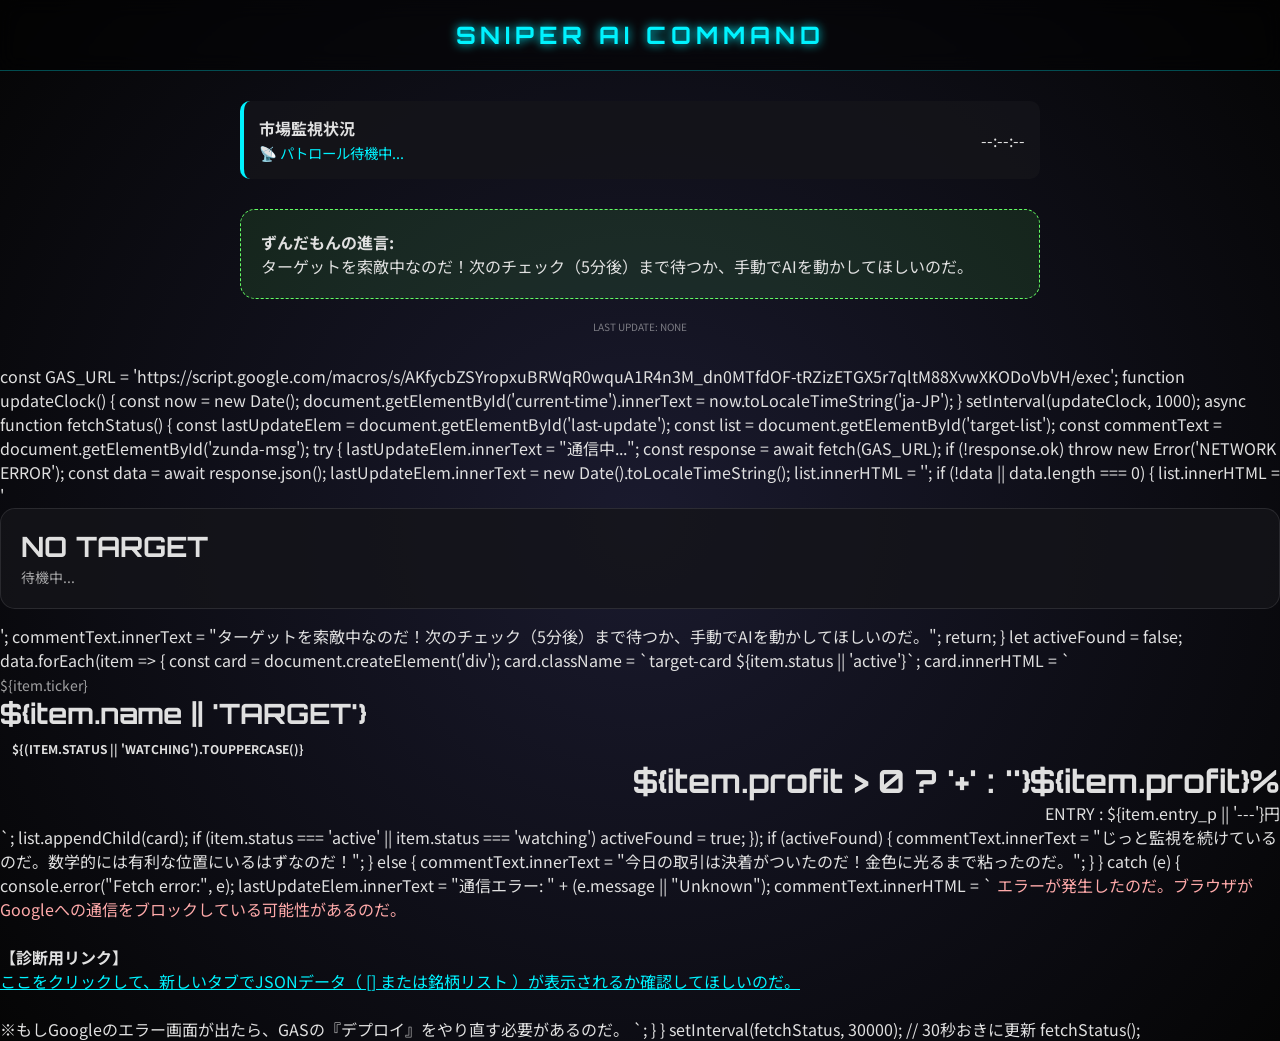
==== index.html @ fb7a3efb "Final: Connect dashboard to verified GAS URL and finish setup" ====
<!DOCTYPE html>
<html lang="ja">
<head>
    <meta charset="UTF-8">
    <meta name="viewport" content="width=device-width, initial-scale=1.0">
    <title>SNIPER AI | 株式スキャニング司令部</title>
    <link href="https://fonts.googleapis.com/css2?family=Orbitron:wght@400;700&family=Noto+Sans+JP:wght@300;700&display=swap" rel="stylesheet">
    <style>
        :root {
            --bg-color: #050505;
            --card-bg: rgba(20, 20, 25, 0.8);
            --gold: #FFD700;
            --purple: #9400D3;
            --neon-blue: #00f3ff;
            --text-color: #e0e0e0;
        }

        body {
            background-color: var(--bg-color);
            color: var(--text-color);
            font-family: 'Noto Sans JP', sans-serif;
            margin: 0;
            overflow-x: hidden;
            background-image: radial-gradient(circle at 50% 50%, #1a1a2e 0%, #050505 100%);
            min-height: 100vh;
        }

        header {
            padding: 20px;
            text-align: center;
            border-bottom: 1px solid rgba(0, 243, 255, 0.3);
            background: rgba(0, 0, 0, 0.5);
            backdrop-filter: blur(10px);
            position: sticky;
            top: 0;
            z-index: 100;
        }

        .logo {
            font-family: 'Orbitron', sans-serif;
            font-size: 24px;
            letter-spacing: 5px;
            color: var(--neon-blue);
            text-shadow: 0 0 10px var(--neon-blue);
            margin: 0;
        }

        .container {
            max-width: 800px;
            margin: 20px auto;
            padding: 10px;
        }

        .status-bar {
            background: var(--card-bg);
            padding: 15px;
            border-radius: 10px;
            margin-bottom: 20px;
            border-left: 4px solid var(--neon-blue);
            display: flex;
            justify-content: space-between;
            align-items: center;
        }

        #market-status {
            font-size: 0.9em;
            color: var(--neon-blue);
        }

        .target-card {
            background: var(--card-bg);
            border-radius: 15px;
            padding: 20px;
            margin-bottom: 15px;
            border: 1px solid rgba(255, 255, 255, 0.1);
            transition: all 0.5s ease;
            position: relative;
            overflow: hidden;
            display: flex;
            justify-content: space-between;
            align-items: center;
        }

        .target-card.gold {
            border: 2px solid var(--gold);
            background: linear-gradient(135deg, rgba(255, 215, 0, 0.2), var(--card-bg));
            box-shadow: 0 0 20px rgba(255, 215, 0, 0.3);
        }

        .target-card.purple {
            border: 2px solid var(--purple);
            background: linear-gradient(135deg, rgba(148, 0, 211, 0.2), var(--card-bg));
            box-shadow: 0 0 20px rgba(148, 0, 211, 0.3);
        }

        .ticker-info h2 {
            margin: 0;
            font-size: 28px;
            font-family: 'Orbitron', sans-serif;
        }

        .ticker-info span {
            font-size: 14px;
            opacity: 0.7;
        }

        .profit-display {
            text-align: right;
        }

        .profit-pct {
            font-size: 32px;
            font-weight: bold;
            font-family: 'Orbitron', sans-serif;
        }

        .status-label {
            display: inline-block;
            padding: 4px 12px;
            border-radius: 20px;
            font-size: 12px;
            font-weight: bold;
            margin-top: 5px;
            text-transform: uppercase;
        }

        .gold .status-label { background: var(--gold); color: black; }
        .purple .status-label { background: var(--purple); color: white; }
        .active .status-label { background: var(--neon-blue); color: black; }

        .zundamon-comment {
            margin-top: 30px;
            padding: 20px;
            background: rgba(100, 255, 100, 0.1);
            border-radius: 15px;
            display: flex;
            align-items: center;
            border: 1px dashed #64ff64;
        }

        #refresh-timer {
            font-size: 10px;
            opacity: 0.5;
            text-align: center;
            margin-top: 20px;
        }
    </style>
</head>
<body>

<header>
    <h1 class="logo">SNIPER AI COMMAND</h1>
</header>

<div class="container">
    <div class="status-bar">
        <div>
            <strong>市場監視状況</strong><br>
            <span id="market-status">📡 パトロール待機中...</span>
        </div>
        <div style="text-align: right;">
            <span id="current-time">--:--:--</span>
        </div>
    </div>

    <div id="target-list">
        <!-- ターゲット情報が動的に追加される -->
    </div>

    <div class="zundamon-comment">
        <div>
            <strong>ずんだもんの進言:</strong><br>
            <span id="zunda-msg">ターゲットを索敵中なのだ！次のチェック（5分後）まで待つか、手動でAIを動かしてほしいのだ。</span>
        </div>
    </div>

    <div id="refresh-timer">LAST UPDATE: <span id="last-update">NONE</span></div>
</div>

    const GAS_URL = 'https://script.google.com/macros/s/AKfycbZSYropxuBRWqR0wquA1R4n3M_dn0MTfdOF-tRZizETGX5r7qltM88XvwXKODoVbVH/exec';


    function updateClock() {
        const now = new Date();
        document.getElementById('current-time').innerText = now.toLocaleTimeString('ja-JP');
    }
    setInterval(updateClock, 1000);

    async function fetchStatus() {
        const lastUpdateElem = document.getElementById('last-update');
        const list = document.getElementById('target-list');
        const commentText = document.getElementById('zunda-msg');

        try {
            lastUpdateElem.innerText = "通信中...";
            const response = await fetch(GAS_URL);
            if (!response.ok) throw new Error('NETWORK ERROR');
            
            const data = await response.json();
            lastUpdateElem.innerText = new Date().toLocaleTimeString();
            list.innerHTML = ''; 

            if (!data || data.length === 0) {
                list.innerHTML = '<div class="target-card active"><div class="ticker-info"><h2>NO TARGET</h2><span>待機中...</span></div></div>';
                commentText.innerText = "ターゲットを索敵中なのだ！次のチェック（5分後）まで待つか、手動でAIを動かしてほしいのだ。";
                return;
            }

            let activeFound = false;
            data.forEach(item => {
                const card = document.createElement('div');
                card.className = `target-card ${item.status || 'active'}`;
                card.innerHTML = `
                    <div class="ticker-info">
                        <span>${item.ticker}</span>
                        <h2>${item.name || 'TARGET'}</h2>
                        <div class="status-label">${(item.status || 'watching').toUpperCase()}</div>
                    </div>
                    <div class="profit-display">
                        <div class="profit-pct">${item.profit > 0 ? '+' : ''}${item.profit}%</div>
                        <span>ENTRY : ${item.entry_p || '---'}円</span>
                    </div>
                `;
                list.appendChild(card);
                if (item.status === 'active' || item.status === 'watching') activeFound = true;
            });

            if (activeFound) {
                commentText.innerText = "じっと監視を続けているのだ。数学的には有利な位置にいるはずなのだ！";
            } else {
                commentText.innerText = "今日の取引は決着がついたのだ！金色に光るまで粘ったのだ。";
            }
        } catch (e) {
            console.error("Fetch error:", e);
            lastUpdateElem.innerText = "通信エラー: " + (e.message || "Unknown");
            commentText.innerHTML = `
                <span style="color: #ffaaaa;">エラーが発生したのだ。ブラウザがGoogleへの通信をブロックしている可能性があるのだ。</span><br><br>
                <strong>【診断用リンク】</strong><br>
                <a href="${GAS_URL}" target="_blank" style="color: var(--neon-blue); text-decoration: underline;">ここをクリックして、新しいタブでJSONデータ（ [] または銘柄リスト ）が表示されるか確認してほしいのだ。</a><br><br>
                ※もしGoogleのエラー画面が出たら、GASの『デプロイ』をやり直す必要があるのだ。
            `;
        }

    }

    setInterval(fetchStatus, 30000); // 30秒おきに更新
    fetchStatus();
</script>

</body>
</html>
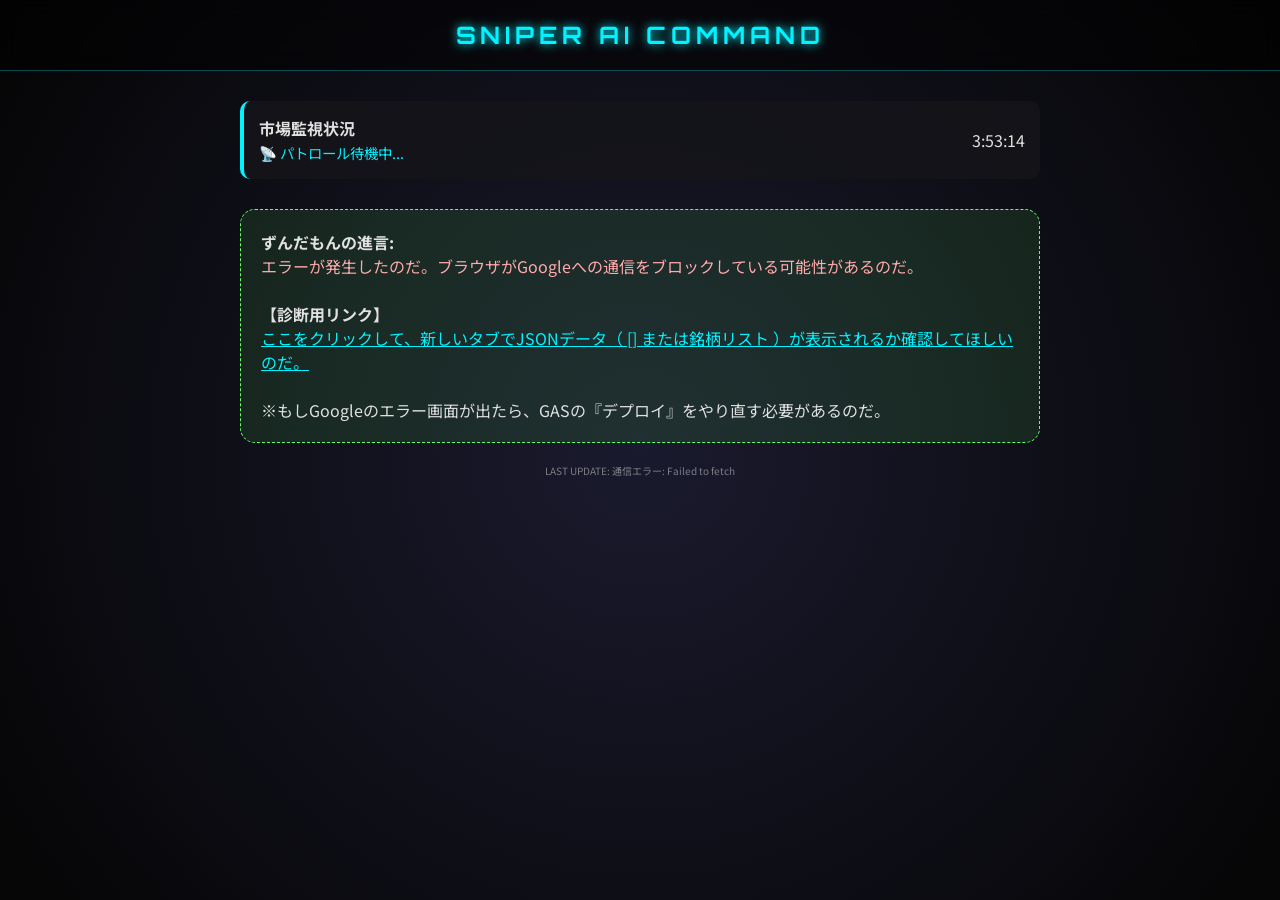
==== commit b4bbaaa6: "Fix: Add missing <script> tag to index.html" ====
--- a/index.html
+++ b/index.html
@@ -177,6 +177,7 @@
     <div id="refresh-timer">LAST UPDATE: <span id="last-update">NONE</span></div>
 </div>
 
+<script>
     const GAS_URL = 'https://script.google.com/macros/s/AKfycbZSYropxuBRWqR0wquA1R4n3M_dn0MTfdOF-tRZizETGX5r7qltM88XvwXKODoVbVH/exec';
 
 
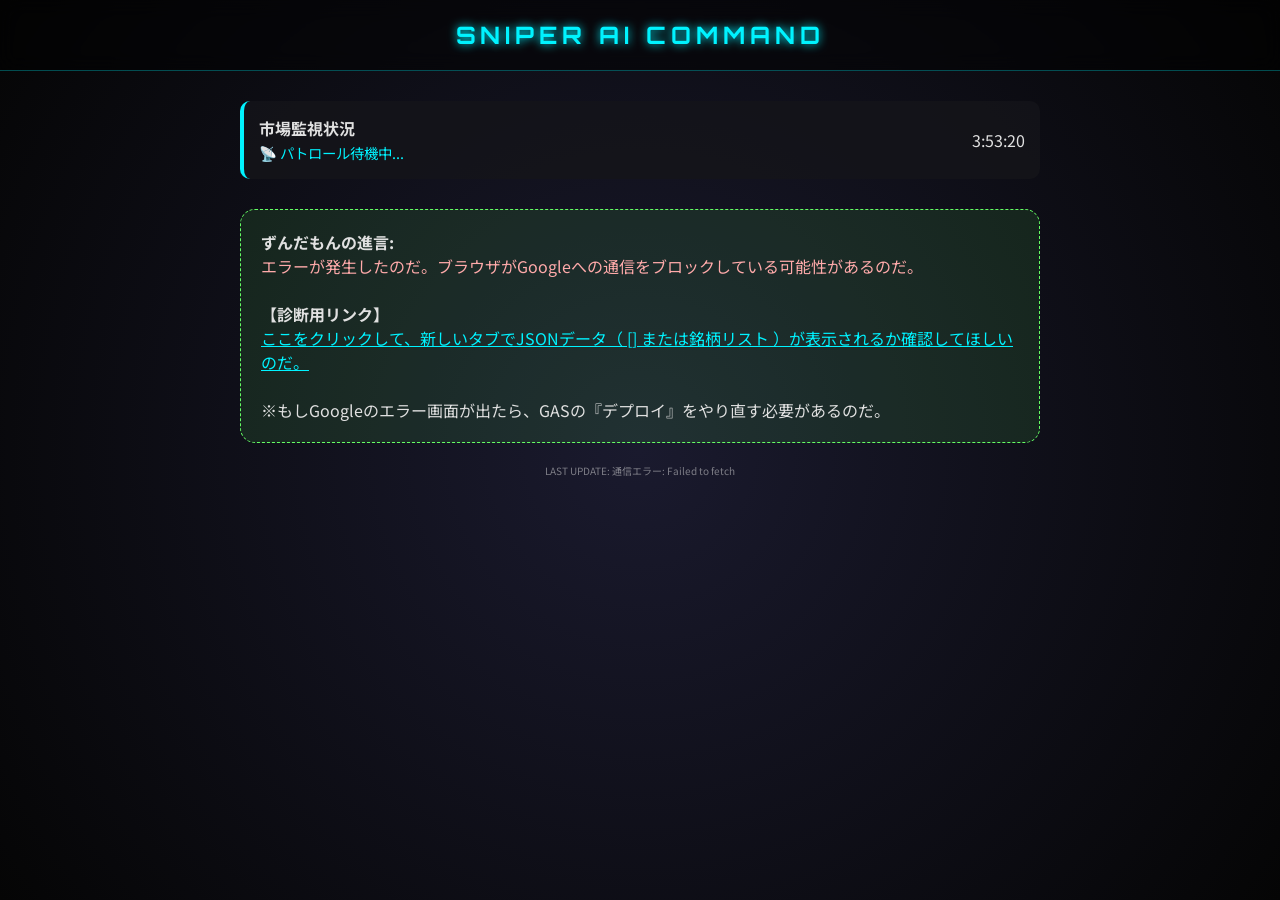
==== commit a4849abc: "Fix: Revert to correct active Web App URL (zoeD...) from Deployment ID" ====
--- a/index.html
+++ b/index.html
@@ -178,7 +178,7 @@
 </div>
 
 <script>
-    const GAS_URL = 'https://script.google.com/macros/s/AKfycbZSYropxuBRWqR0wquA1R4n3M_dn0MTfdOF-tRZizETGX5r7qltM88XvwXKODoVbVH/exec';
+    const GAS_URL = 'https://script.google.com/macros/s/AKfycbzoeDvfmwVgB_XAXTEzD1CXwAOUd5mMUPz-_zzz2r9eVi2IN-APBVfbihEp2W2T394I/exec';
 
 
     function updateClock() {
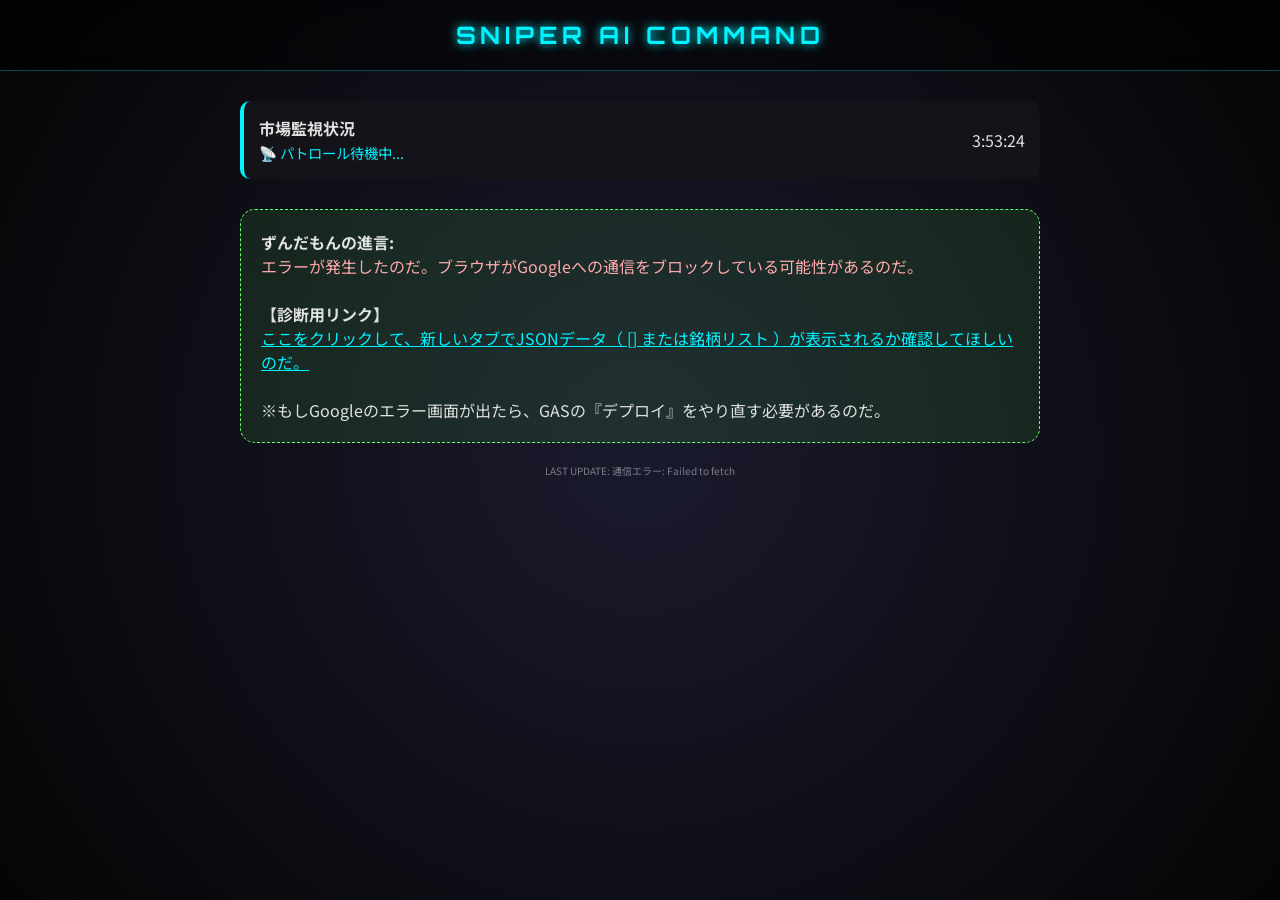
==== commit 8cce976d: "Final: Connect dashboard to latest working GAS URL" ====
--- a/index.html
+++ b/index.html
@@ -178,7 +178,7 @@
 </div>
 
 <script>
-    const GAS_URL = 'https://script.google.com/macros/s/AKfycbzoeDvfmwVgB_XAXTEzD1CXwAOUd5mMUPz-_zzz2r9eVi2IN-APBVfbihEp2W2T394I/exec';
+    const GAS_URL = 'https://script.google.com/macros/s/AKfycbzfv_JZLOO97QrHEcDljaizbLD8hCE-EAyv8qgqWqBrLSia2a3at4RFqc16e31wbgvY/exec';
 
 
     function updateClock() {
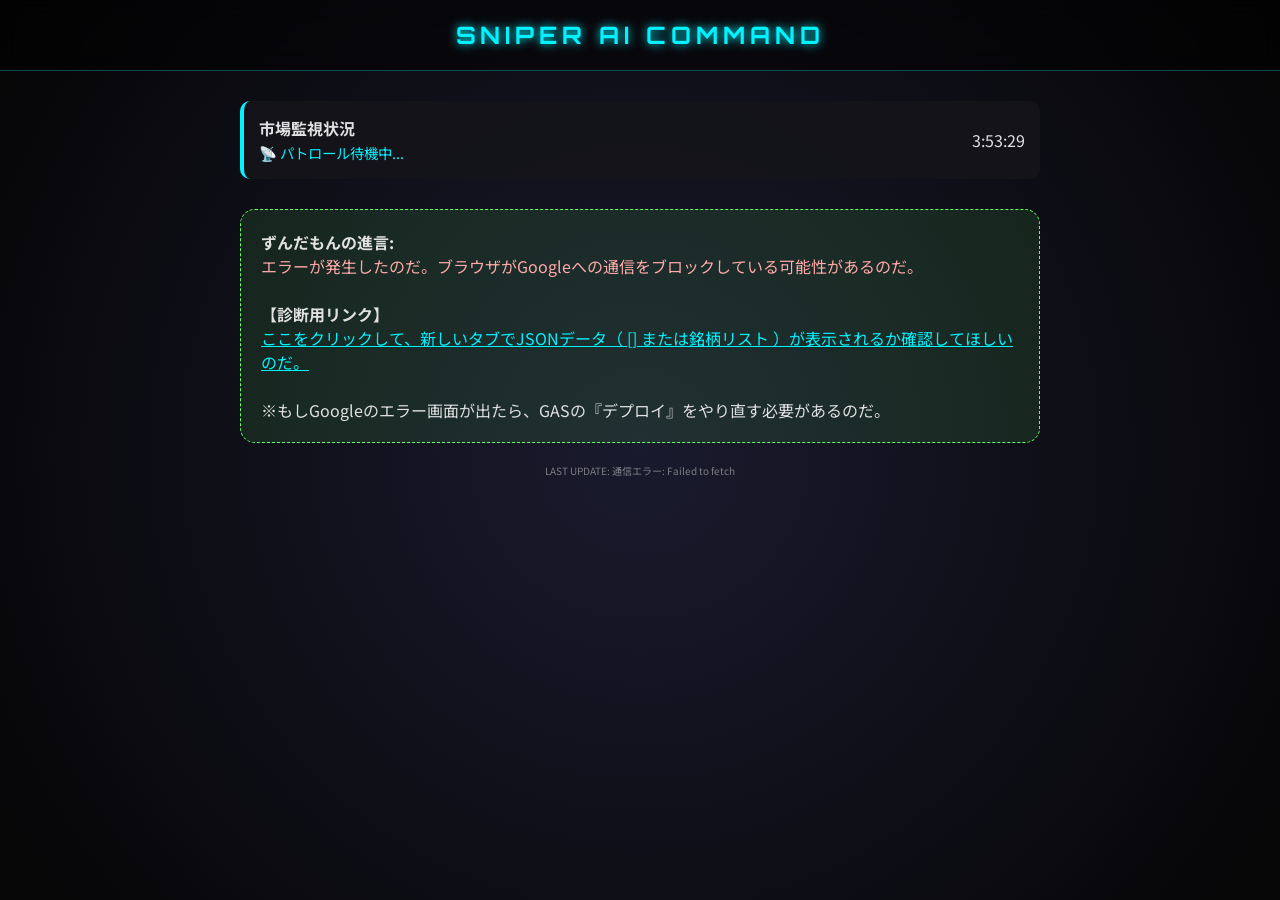
==== commit 3e138c83: "Refactor: Update dashboard UI to support status codes and simplified display" ====
--- a/index.html
+++ b/index.html
@@ -202,7 +202,13 @@
             list.innerHTML = ''; 
 
             if (!data || data.length === 0) {
-                list.innerHTML = '<div class="target-card active"><div class="ticker-info"><h2>NO TARGET</h2><span>待機中...</span></div></div>';
+                list.innerHTML = `
+                    <div class="target-card">
+                        <div class="ticker">NO TARGET</div>
+                        <div class="name">待機中...</div>
+                         <div class="profit">--%</div>
+                    </div>
+                `;
                 commentText.innerText = "ターゲットを索敵中なのだ！次のチェック（5分後）まで待つか、手動でAIを動かしてほしいのだ。";
                 return;
             }
@@ -210,20 +216,34 @@
             let activeFound = false;
             data.forEach(item => {
                 const card = document.createElement('div');
-                card.className = `target-card ${item.status || 'active'}`;
+                
+                // --- 🎨 【新設計】ステータスコードによる色分け ---
+                let statusClass = 'active'; // デフォルト(0)
+                let statusLabel = 'WATCHING';
+                
+                if (item.status == 1 || item.status == 'gold') {
+                    statusClass = 'gold';
+                    statusLabel = 'PROFIT TARGET';
+                } else if (item.status == 2 || item.status == 'purple') {
+                    statusClass = 'purple';
+                    statusLabel = 'STOP LOSS';
+                }
+                
+                card.className = `target-card ${statusClass}`;
+                
+                // 損益の単純化（小数第2位、必ず + or - をつける）
+                const displayProfit = (item.profit > 0 ? '+' : '') + parseFloat(item.profit).toFixed(2);
+                
                 card.innerHTML = `
-                    <div class="ticker-info">
-                        <span>${item.ticker}</span>
-                        <h2>${item.name || 'TARGET'}</h2>
-                        <div class="status-label">${(item.status || 'watching').toUpperCase()}</div>
-                    </div>
-                    <div class="profit-display">
-                        <div class="profit-pct">${item.profit > 0 ? '+' : ''}${item.profit}%</div>
-                        <span>ENTRY : ${item.entry_p || '---'}円</span>
-                    </div>
+                    <div class="ticker">${item.ticker}</div>
+                    <div class="name">${item.name || 'TARGET'}</div>
+                    <div class="status-badge">${statusLabel}</div>
+                    <div class="profit">${displayProfit}%</div>
+                    <div class="entry-price">ENTRY : ${item.entry_p || '---'}円</div>
                 `;
                 list.appendChild(card);
-                if (item.status === 'active' || item.status === 'watching') activeFound = true;
+                
+                if (statusClass === 'active') activeFound = true;
             });
 
             if (activeFound) {
@@ -231,6 +251,7 @@
             } else {
                 commentText.innerText = "今日の取引は決着がついたのだ！金色に光るまで粘ったのだ。";
             }
+
         } catch (e) {
             console.error("Fetch error:", e);
             lastUpdateElem.innerText = "通信エラー: " + (e.message || "Unknown");
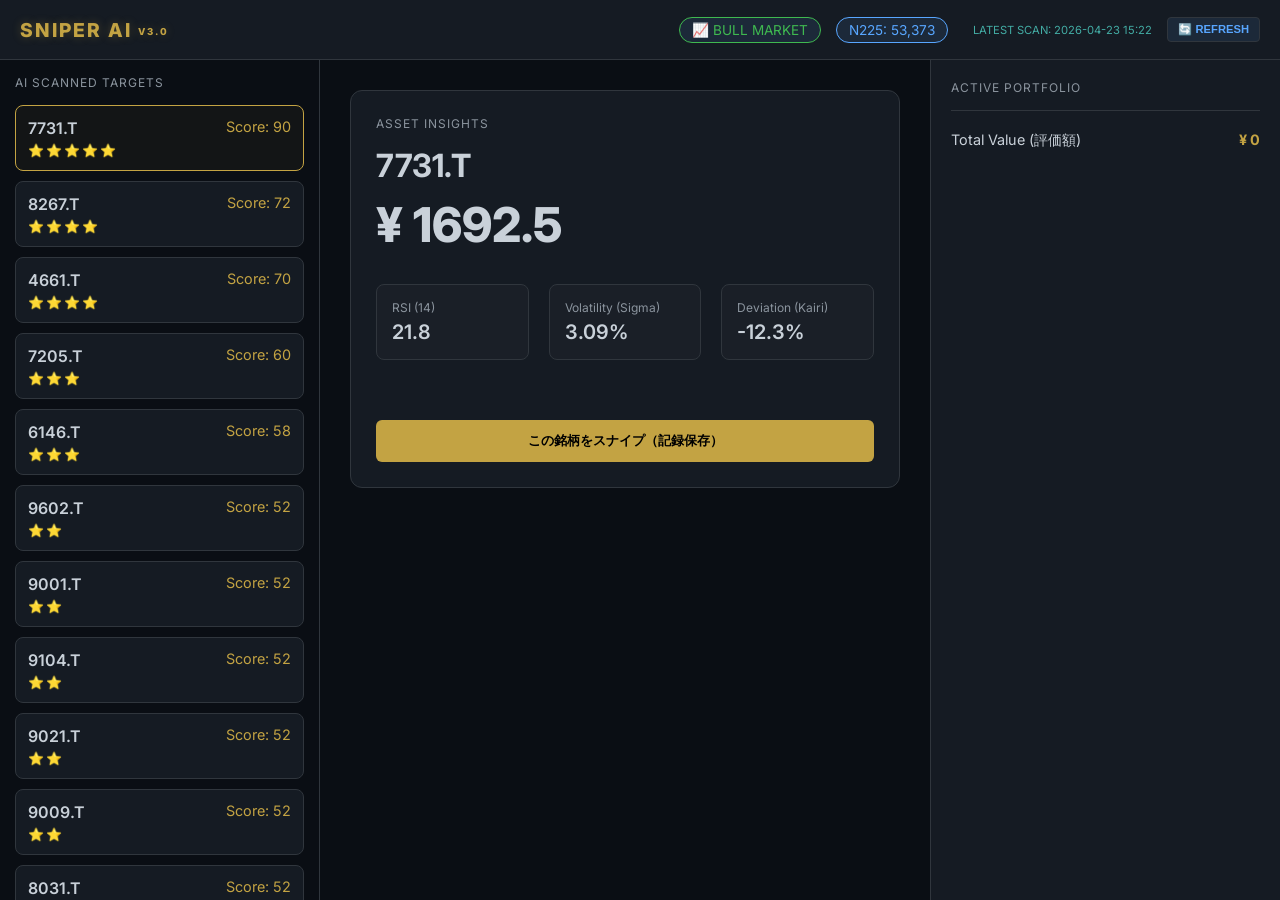
==== commit 3342c664: "V3.1: ウォークフォワード学習 & 短期ショック検知センサーを追加" ====
--- a/index.html
+++ b/index.html
@@ -1,273 +1,255 @@
 <!DOCTYPE html>
 <html lang="ja">
+
 <head>
     <meta charset="UTF-8">
     <meta name="viewport" content="width=device-width, initial-scale=1.0">
-    <title>SNIPER AI | 株式スキャニング司令部</title>
-    <link href="https://fonts.googleapis.com/css2?family=Orbitron:wght@400;700&family=Noto+Sans+JP:wght@300;700&display=swap" rel="stylesheet">
-    <style>
-        :root {
-            --bg-color: #050505;
-            --card-bg: rgba(20, 20, 25, 0.8);
-            --gold: #FFD700;
-            --purple: #9400D3;
-            --neon-blue: #00f3ff;
-            --text-color: #e0e0e0;
-        }
-
-        body {
-            background-color: var(--bg-color);
-            color: var(--text-color);
-            font-family: 'Noto Sans JP', sans-serif;
-            margin: 0;
-            overflow-x: hidden;
-            background-image: radial-gradient(circle at 50% 50%, #1a1a2e 0%, #050505 100%);
-            min-height: 100vh;
-        }
-
-        header {
-            padding: 20px;
-            text-align: center;
-            border-bottom: 1px solid rgba(0, 243, 255, 0.3);
-            background: rgba(0, 0, 0, 0.5);
-            backdrop-filter: blur(10px);
-            position: sticky;
-            top: 0;
-            z-index: 100;
-        }
-
-        .logo {
-            font-family: 'Orbitron', sans-serif;
-            font-size: 24px;
-            letter-spacing: 5px;
-            color: var(--neon-blue);
-            text-shadow: 0 0 10px var(--neon-blue);
-            margin: 0;
-        }
-
-        .container {
-            max-width: 800px;
-            margin: 20px auto;
-            padding: 10px;
-        }
-
-        .status-bar {
-            background: var(--card-bg);
-            padding: 15px;
-            border-radius: 10px;
-            margin-bottom: 20px;
-            border-left: 4px solid var(--neon-blue);
-            display: flex;
-            justify-content: space-between;
-            align-items: center;
-        }
-
-        #market-status {
-            font-size: 0.9em;
-            color: var(--neon-blue);
-        }
-
-        .target-card {
-            background: var(--card-bg);
-            border-radius: 15px;
-            padding: 20px;
-            margin-bottom: 15px;
-            border: 1px solid rgba(255, 255, 255, 0.1);
-            transition: all 0.5s ease;
-            position: relative;
-            overflow: hidden;
-            display: flex;
-            justify-content: space-between;
-            align-items: center;
-        }
-
-        .target-card.gold {
-            border: 2px solid var(--gold);
-            background: linear-gradient(135deg, rgba(255, 215, 0, 0.2), var(--card-bg));
-            box-shadow: 0 0 20px rgba(255, 215, 0, 0.3);
-        }
-
-        .target-card.purple {
-            border: 2px solid var(--purple);
-            background: linear-gradient(135deg, rgba(148, 0, 211, 0.2), var(--card-bg));
-            box-shadow: 0 0 20px rgba(148, 0, 211, 0.3);
-        }
-
-        .ticker-info h2 {
-            margin: 0;
-            font-size: 28px;
-            font-family: 'Orbitron', sans-serif;
-        }
-
-        .ticker-info span {
-            font-size: 14px;
-            opacity: 0.7;
-        }
-
-        .profit-display {
-            text-align: right;
-        }
-
-        .profit-pct {
-            font-size: 32px;
-            font-weight: bold;
-            font-family: 'Orbitron', sans-serif;
-        }
-
-        .status-label {
-            display: inline-block;
-            padding: 4px 12px;
-            border-radius: 20px;
-            font-size: 12px;
-            font-weight: bold;
-            margin-top: 5px;
-            text-transform: uppercase;
-        }
-
-        .gold .status-label { background: var(--gold); color: black; }
-        .purple .status-label { background: var(--purple); color: white; }
-        .active .status-label { background: var(--neon-blue); color: black; }
-
-        .zundamon-comment {
-            margin-top: 30px;
-            padding: 20px;
-            background: rgba(100, 255, 100, 0.1);
-            border-radius: 15px;
-            display: flex;
-            align-items: center;
-            border: 1px dashed #64ff64;
-        }
-
-        #refresh-timer {
-            font-size: 10px;
-            opacity: 0.5;
-            text-align: center;
-            margin-top: 20px;
-        }
-    </style>
+    <title>Sniper AI | Command Center</title>
+    <link rel="stylesheet" href="index.css">
+    <link rel="preconnect" href="https://fonts.googleapis.com">
+    <link rel="preconnect" href="https://fonts.gstatic.com" crossorigin>
+    <link href="https://fonts.googleapis.com/css2?family=Inter:wght@400;600;800&display=swap" rel="stylesheet">
 </head>
+
 <body>
-
-<header>
-    <h1 class="logo">SNIPER AI COMMAND</h1>
-</header>
-
-<div class="container">
-    <div class="status-bar">
-        <div>
-            <strong>市場監視状況</strong><br>
-            <span id="market-status">📡 パトロール待機中...</span>
-        </div>
-        <div style="text-align: right;">
-            <span id="current-time">--:--:--</span>
-        </div>
+    <div class="container">
+        <!-- HEADER -->
+        <header>
+            <div class="logo">Sniper AI <span style="font-size: 0.6rem; vertical-align: middle;">V3.0</span></div>
+            <div class="market-status">
+                <span class="status-badge bull" id="regime-badge">📈 BULL MARKET</span>
+                <span class="status-badge" id="n225-val">N225: 53,373</span>
+                <span id="sync-status" style="font-size: 0.7rem; color: var(--text-dim); margin-left:10px;">LATEST SCAN: --:--</span>
+                <button onclick="loadData()" class="refresh-btn">🔄 REFRESH</button>
+            </div>
+        </header>
+
+        <!-- LEFT NAV: AI SCAN RESULTS -->
+        <nav id="ticker-list">
+            <div class="section-title">AI Scanned Targets</div>
+            <!-- Cards will be injected by JS -->
+        </nav>
+
+        <!-- MAIN VIEW: ANALYTICS -->
+        <main>
+            <div id="detail-pane" class="detail-view">
+                <div class="section-title">Asset Insights</div>
+                <h1 id="detail-symbol">1801.T</h1>
+                <div class="price-main">¥ 5,420</div>
+
+                <div class="grid-stats">
+                    <div class="stat-box">
+                        <div class="stat-label">RSI (14)</div>
+                        <div class="stat-value" id="val-rsi">38.2</div>
+                    </div>
+                    <div class="stat-box">
+                        <div class="stat-label">Volatility (Sigma)</div>
+                        <div class="stat-value" id="val-sigma">1.82%</div>
+                    </div>
+                    <div class="stat-box">
+                        <div class="stat-label">Deviation (Kairi)</div>
+                        <div class="stat-value" id="val-kairi">-2.1%</div>
+                    </div>
+                </div>
+
+                <div style="margin-top: 40px;">
+                    <button onclick="recordTrade()">この銘柄をスナイプ（記録保存）</button>
+                </div>
+            </div>
+        </main>
+
+        <!-- RIGHT SIDEBAR: PORTFOLIO -->
+        <aside>
+            <div class="section-title">Active Portfolio</div>
+            <div id="portfolio-list">
+                <div class="portfolio-card">
+                    <div style="display: flex; justify-content: space-between;">
+                        <span style="font-weight: bold;">Mitsubishi Corp (8058)</span>
+                        <span style="color: var(--accent-green);">+2.4%</span>
+                    </div>
+                    <div style="font-size: 0.8rem; color: var(--text-dim);">Avg: ¥ 3,120 | Last: ¥ 3,195</div>
+                </div>
+            </div>
+
+            <div style="margin-top: auto; padding-top: 20px; border-top: 1px solid var(--border-color);">
+                <div style="display: flex; justify-content: space-between; font-size: 0.9rem;">
+                    <span>Total Value (評価額)</span>
+                    <span id="total-equity-val" style="color: var(--accent-gold); font-weight: bold;">¥ 0</span>
+                </div>
+            </div>
+        </aside>
     </div>
 
-    <div id="target-list">
-        <!-- ターゲット情報が動的に追加される -->
-    </div>
-
-    <div class="zundamon-comment">
-        <div>
-            <strong>ずんだもんの進言:</strong><br>
-            <span id="zunda-msg">ターゲットを索敵中なのだ！次のチェック（5分後）まで待つか、手動でAIを動かしてほしいのだ。</span>
-        </div>
-    </div>
-
-    <div id="refresh-timer">LAST UPDATE: <span id="last-update">NONE</span></div>
-</div>
-
-<script>
-    const GAS_URL = 'https://script.google.com/macros/s/AKfycbzfv_JZLOO97QrHEcDljaizbLD8hCE-EAyv8qgqWqBrLSia2a3at4RFqc16e31wbgvY/exec';
-
-
-    function updateClock() {
-        const now = new Date();
-        document.getElementById('current-time').innerText = now.toLocaleTimeString('ja-JP');
-    }
-    setInterval(updateClock, 1000);
-
-    async function fetchStatus() {
-        const lastUpdateElem = document.getElementById('last-update');
-        const list = document.getElementById('target-list');
-        const commentText = document.getElementById('zunda-msg');
-
-        try {
-            lastUpdateElem.innerText = "通信中...";
-            const response = await fetch(GAS_URL);
-            if (!response.ok) throw new Error('NETWORK ERROR');
-            
-            const data = await response.json();
-            lastUpdateElem.innerText = new Date().toLocaleTimeString();
-            list.innerHTML = ''; 
-
-            if (!data || data.length === 0) {
-                list.innerHTML = `
-                    <div class="target-card">
-                        <div class="ticker">NO TARGET</div>
-                        <div class="name">待機中...</div>
-                         <div class="profit">--%</div>
-                    </div>
-                `;
-                commentText.innerText = "ターゲットを索敵中なのだ！次のチェック（5分後）まで待つか、手動でAIを動かしてほしいのだ。";
-                return;
-            }
-
-            let activeFound = false;
-            data.forEach(item => {
+    <script>
+        let portfolioData = [];
+        let currentData = [];
+
+        async function loadData() {
+            try {
+                // Load Targets
+                const response = await fetch('database.csv');
+                const csvText = await response.text();
+                const lines = csvText.trim().split('\n');
+                const headers = lines[0].split(',');
+
+                currentData = lines.slice(1).map(line => {
+                    const values = line.split(',');
+                    let obj = {};
+                    headers.forEach((header, i) => obj[header.trim()] = values[i]);
+                    return obj;
+                });
+
+                // Load Portfolio
+                await loadPortfolio();
+
+                // Update Sync Status with the CSV's timestamp
+                const latestTime = currentData.length > 0 ? currentData[0].update_time : "Unknown";
+                document.getElementById('sync-status').innerText = `LATEST SCAN: ${latestTime}`;
+                document.getElementById('sync-status').style.color = "#4fd1c5"; // Greenish
+                setTimeout(() => { document.getElementById('sync-status').style.color = "var(--text-dim)"; }, 1000);
+
+                // 🔥 Restore missing rendering calls
+                renderTickerList(currentData);
+                if (currentData.length > 0) {
+                    showDetail(currentData[0].ticker);
+                }
+            } catch (e) {
+                console.error("Error loading CSV:", e);
+            }
+        }
+
+        async function loadPortfolio() {
+            try {
+                const response = await fetch('portfolio.csv');
+                const csvText = await response.text();
+                const lines = csvText.trim().split('\n');
+                const headers = lines[0].split(',');
+
+                portfolioData = lines.slice(1).map(line => {
+                    const values = line.split(',');
+                    let obj = {};
+                    headers.forEach((header, i) => obj[header] = values[i]);
+                    return obj;
+                });
+
+                renderPortfolio();
+            } catch (e) {
+                console.log("No portfolio found.");
+            }
+        }
+
+        function renderPortfolio() {
+            const list = document.getElementById('portfolio-list');
+            list.innerHTML = '';
+            let totalEquity = 0;
+
+            portfolioData.forEach(item => {
+                const current = currentData.find(d => d.ticker === item.ticker);
+                const curPrice = current ? parseFloat(current.price) : parseFloat(item.entry_price);
+                const entryPrice = parseFloat(item.entry_price);
+                const diff = ((curPrice / entryPrice - 1) * 100).toFixed(1);
+                const color = diff >= 0 ? 'var(--accent-green)' : 'var(--accent-red)';
+
+                totalEquity += curPrice * parseInt(item.quantity);
+
                 const card = document.createElement('div');
-                
-                // --- 🎨 【新設計】ステータスコードによる色分け ---
-                let statusClass = 'active'; // デフォルト(0)
-                let statusLabel = 'WATCHING';
-                
-                if (item.status == 1 || item.status == 'gold') {
-                    statusClass = 'gold';
-                    statusLabel = 'PROFIT TARGET';
-                } else if (item.status == 2 || item.status == 'purple') {
-                    statusClass = 'purple';
-                    statusLabel = 'STOP LOSS';
-                }
-                
-                card.className = `target-card ${statusClass}`;
-                
-                // 損益の単純化（小数第2位、必ず + or - をつける）
-                const displayProfit = (item.profit > 0 ? '+' : '') + parseFloat(item.profit).toFixed(2);
-                
+                card.className = 'portfolio-card';
                 card.innerHTML = `
-                    <div class="ticker">${item.ticker}</div>
-                    <div class="name">${item.name || 'TARGET'}</div>
-                    <div class="status-badge">${statusLabel}</div>
-                    <div class="profit">${displayProfit}%</div>
-                    <div class="entry-price">ENTRY : ${item.entry_p || '---'}円</div>
+                    <div style="display: flex; justify-content: space-between; align-items: center;">
+                        <span style="font-weight: bold;">${item.ticker}</span>
+                        <div style="text-align: right;">
+                            <span style="color: ${color}; display: block; font-weight: 800;">${diff > 0 ? '+' : ''}${diff}%</span>
+                            <button onclick="sellPosition('${item.ticker}')" style="font-size: 0.6rem; padding: 2px 5px; margin-top: 5px; background: var(--accent-red); color: white; width: auto;">SELL</button>
+                        </div>
+                    </div>
+                    <div style="font-size: 0.8rem; color: var(--text-dim); margin-top: 5px;">
+                        Avg: ¥ ${entryPrice.toLocaleString()} | Last: ¥ ${curPrice.toLocaleString()}
+                    </div>
                 `;
                 list.appendChild(card);
-                
-                if (statusClass === 'active') activeFound = true;
-            });
-
-            if (activeFound) {
-                commentText.innerText = "じっと監視を続けているのだ。数学的には有利な位置にいるはずなのだ！";
+            });
+
+            document.getElementById('total-equity-val').innerText = `¥ ${totalEquity.toLocaleString()}`;
+        }
+
+        async function sellPosition(ticker) {
+            if (!confirm(`${ticker} を売却（リストから削除）しますか？`)) return;
+
+            const response = await fetch('/api/sell', {
+                method: 'POST',
+                headers: {'Content-Type': 'application/json'},
+                body: JSON.stringify({ ticker })
+            });
+
+            if (response.ok) {
+                alert(`${ticker} の売却を記録しました！`);
+                loadPortfolio();
+            }
+        }
+
+        function renderTickerList(data) {
+            const list = document.getElementById('ticker-list');
+            list.innerHTML = '<div class="section-title">AI Scanned Targets</div>';
+
+            data.forEach(item => {
+                const isDefense = ["1357.T", "1459.T"].includes(item.ticker);
+                const card = document.createElement('div');
+                card.className = 'ticker-card';
+                card.onclick = () => showDetail(item.ticker);
+                card.id = `card-${item.ticker}`;
+                card.innerHTML = `
+                    <div class="ticker-header">
+                        <span class="ticker-symbol">${item.ticker} ${isDefense ? '<span class="defense-label">🛡️DEFENSE</span>' : ''}</span>
+                        <span class="ticker-score">Score: ${item.score}</span>
+                    </div>
+                    <div class="ticker-stars">${item.stars}</div>
+                `;
+                list.appendChild(card);
+            });
+        }
+
+        function showDetail(ticker) {
+            const item = currentData.find(d => d.ticker === ticker);
+            if (!item) return;
+
+            const isDefense = ["1357.T", "1459.T"].includes(item.ticker);
+
+            // Update Active State
+            document.querySelectorAll('.ticker-card').forEach(c => c.classList.remove('active'));
+            document.getElementById(`card-${ticker}`).classList.add('active');
+
+            // Update Pane
+            document.getElementById('detail-symbol').innerHTML = `${item.ticker} ${isDefense ? '<span class="status-badge" style="border-color: var(--accent-gold); color: var(--accent-gold); vertical-align: middle; margin-left: 15px;">🛡️ BEAR DEFENSE</span>' : ''}`;
+            document.querySelector('.price-main').innerText = `¥ ${item.price}`;
+            document.getElementById('val-rsi').innerText = item.rsi;
+            document.getElementById('val-sigma').innerText = `${item.sigma}%`;
+            document.getElementById('val-kairi').innerText = `${item.kairi}%`;
+        }
+
+        async function recordTrade() {
+            const ticker = document.getElementById('detail-symbol').innerText.split(' ')[0];
+            const price = document.querySelector('.price-main').innerText.replace('¥ ', '').replace(',', '');
+            const quantity = prompt(`${ticker} の購入株数を入力してください（例: 100）`, "100");
+
+            if (!quantity) return;
+
+            const response = await fetch('/api/record', {
+                method: 'POST',
+                headers: { 'Content-Type': 'application/json' },
+                body: JSON.stringify({ ticker, price, quantity })
+            });
+
+            if (response.ok) {
+                alert(`${ticker} をスナイプ記録に保存しました！なのだ！🥇🦾✨`);
+                loadPortfolio(); // Reload UI
             } else {
-                commentText.innerText = "今日の取引は決着がついたのだ！金色に光るまで粘ったのだ。";
-            }
-
-        } catch (e) {
-            console.error("Fetch error:", e);
-            lastUpdateElem.innerText = "通信エラー: " + (e.message || "Unknown");
-            commentText.innerHTML = `
-                <span style="color: #ffaaaa;">エラーが発生したのだ。ブラウザがGoogleへの通信をブロックしている可能性があるのだ。</span><br><br>
-                <strong>【診断用リンク】</strong><br>
-                <a href="${GAS_URL}" target="_blank" style="color: var(--neon-blue); text-decoration: underline;">ここをクリックして、新しいタブでJSONデータ（ [] または銘柄リスト ）が表示されるか確認してほしいのだ。</a><br><br>
-                ※もしGoogleのエラー画面が出たら、GASの『デプロイ』をやり直す必要があるのだ。
-            `;
-        }
-
-    }
-
-    setInterval(fetchStatus, 30000); // 30秒おきに更新
-    fetchStatus();
-</script>
-
+                alert("エラーが発生しました。");
+            }
+        }
+
+        loadData();
+        setInterval(loadData, 30000); // 30秒ごとに自動更新に変更！
+    </script>
 </body>
-</html>
+
+</html>
--- a/index.css
+++ b/index.css
@@ -0,0 +1,250 @@
+:root {
+  --bg-dark: #0a0e14;
+  --card-bg: #151b23;
+  --accent-gold: #c3a343;
+  --accent-blue: #58a6ff;
+  --accent-green: #3fb950;
+  --accent-red: #f85149;
+  --text-main: #c9d1d9;
+  --text-dim: #8b949e;
+  --border-color: #30363d;
+  --neon-glow: 0 0 10px rgba(195, 163, 67, 0.3);
+}
+
+* {
+  box-sizing: border-box;
+  margin: 0;
+  padding: 0;
+}
+
+body {
+  background-color: var(--bg-dark);
+  color: var(--text-main);
+  font-family: 'Inter', -apple-system, sans-serif;
+  overflow: hidden; /* We use internal scrolling */
+  height: 100vh;
+}
+
+/* --- Layout --- */
+.container {
+  display: grid;
+  grid-template-areas: 
+    "header header header"
+    "nav main side";
+  grid-template-columns: 320px 1fr 350px;
+  grid-template-rows: 60px 1fr;
+  height: 100vh;
+}
+
+header {
+  grid-area: header;
+  background-color: var(--card-bg);
+  border-bottom: 1px solid var(--border-color);
+  display: flex;
+  align-items: center;
+  justify-content: space-between;
+  padding: 0 20px;
+  z-index: 100;
+}
+
+.logo {
+  font-size: 1.2rem;
+  font-weight: 800;
+  color: var(--accent-gold);
+  text-transform: uppercase;
+  letter-spacing: 2px;
+  text-shadow: var(--neon-glow);
+}
+
+.market-status {
+  display: flex;
+  align-items: center;
+  gap: 15px;
+  font-size: 0.85rem;
+}
+
+#sync-status {
+  white-space: nowrap;
+  opacity: 0.8;
+}
+
+.status-badge {
+  padding: 4px 12px;
+  border-radius: 20px;
+  background: rgba(88, 166, 255, 0.1);
+  border: 1px solid var(--accent-blue);
+  color: var(--accent-blue);
+}
+
+.status-badge.bull {
+  border-color: var(--accent-green);
+  color: var(--accent-green);
+}
+
+/* --- Navigation / Ticker List --- */
+nav {
+  grid-area: nav;
+  background-color: var(--bg-dark);
+  border-right: 1px solid var(--border-color);
+  overflow-y: auto;
+  padding: 15px;
+}
+
+.section-title {
+  font-size: 0.75rem;
+  color: var(--text-dim);
+  text-transform: uppercase;
+  margin-bottom: 15px;
+  letter-spacing: 1px;
+}
+
+.ticker-card {
+  background: var(--card-bg);
+  border: 1px solid var(--border-color);
+  padding: 12px;
+  border-radius: 8px;
+  margin-bottom: 10px;
+  cursor: pointer;
+  transition: all 0.2s ease;
+}
+
+.ticker-card:hover {
+  border-color: var(--accent-gold);
+  box-shadow: var(--neon-glow);
+}
+
+.ticker-card.active {
+  background: rgba(195, 163, 67, 0.05);
+  border-color: var(--accent-gold);
+}
+
+.ticker-header {
+  display: flex;
+  justify-content: space-between;
+  margin-bottom: 5px;
+}
+
+.ticker-symbol {
+  font-weight: 600;
+}
+
+.ticker-score {
+  color: var(--accent-gold);
+  font-size: 0.9rem;
+}
+
+.ticker-stars {
+  font-size: 0.8rem;
+  letter-spacing: 2px;
+}
+
+/* --- Main View --- */
+main {
+  grid-area: main;
+  padding: 30px;
+  overflow-y: auto;
+}
+
+.defense-label {
+  font-size: 0.6rem;
+  background: var(--accent-gold);
+  color: black;
+  padding: 1px 4px;
+  border-radius: 3px;
+  margin-left: 5px;
+  font-weight: 800;
+}
+
+.detail-view {
+  background: var(--card-bg);
+  border-radius: 12px;
+  padding: 25px;
+  border: 1px solid var(--border-color);
+}
+
+.price-main {
+  font-size: 3rem;
+  font-weight: 800;
+  margin: 10px 0;
+}
+
+.grid-stats {
+  display: grid;
+  grid-template-columns: repeat(3, 1fr);
+  gap: 20px;
+  margin-top: 30px;
+}
+
+.stat-box {
+  background: rgba(255, 255, 255, 0.02);
+  padding: 15px;
+  border-radius: 8px;
+  border: 1px solid var(--border-color);
+}
+
+.stat-label {
+  font-size: 0.75rem;
+  color: var(--text-dim);
+  margin-bottom: 5px;
+}
+
+.stat-value {
+  font-size: 1.25rem;
+  font-weight: 600;
+}
+
+/* --- Sidebar (Portfolio) --- */
+aside {
+  grid-area: side;
+  background-color: var(--card-bg);
+  border-left: 1px solid var(--border-color);
+  padding: 20px;
+  overflow-y: auto;
+}
+
+.portfolio-card {
+  background: rgba(255, 255, 255, 0.03);
+  padding: 15px;
+  border-radius: 10px;
+  margin-bottom: 15px;
+}
+
+button {
+  width: 100%;
+  padding: 12px;
+  background: var(--accent-gold);
+  border: none;
+  border-radius: 6px;
+  color: black;
+  font-weight: 700;
+  cursor: pointer;
+  margin-top: 20px;
+  transition: opacity 0.2s;
+}
+
+button:hover {
+  opacity: 0.9;
+}
+
+.refresh-btn {
+  background: rgba(88, 166, 255, 0.1);
+  border: 1px solid var(--border-color);
+  color: var(--accent-blue);
+  font-size: 0.7rem;
+  font-weight: 600;
+  padding: 5px 10px;
+  margin-top: 0;
+  width: auto;
+  border-radius: 4px;
+  cursor: pointer;
+  transition: all 0.2s ease;
+  display: flex;
+  align-items: center;
+  gap: 5px;
+}
+
+.refresh-btn:hover {
+  border-color: var(--accent-blue);
+  background: rgba(88, 166, 255, 0.2);
+  transform: translateY(-1px);
+}
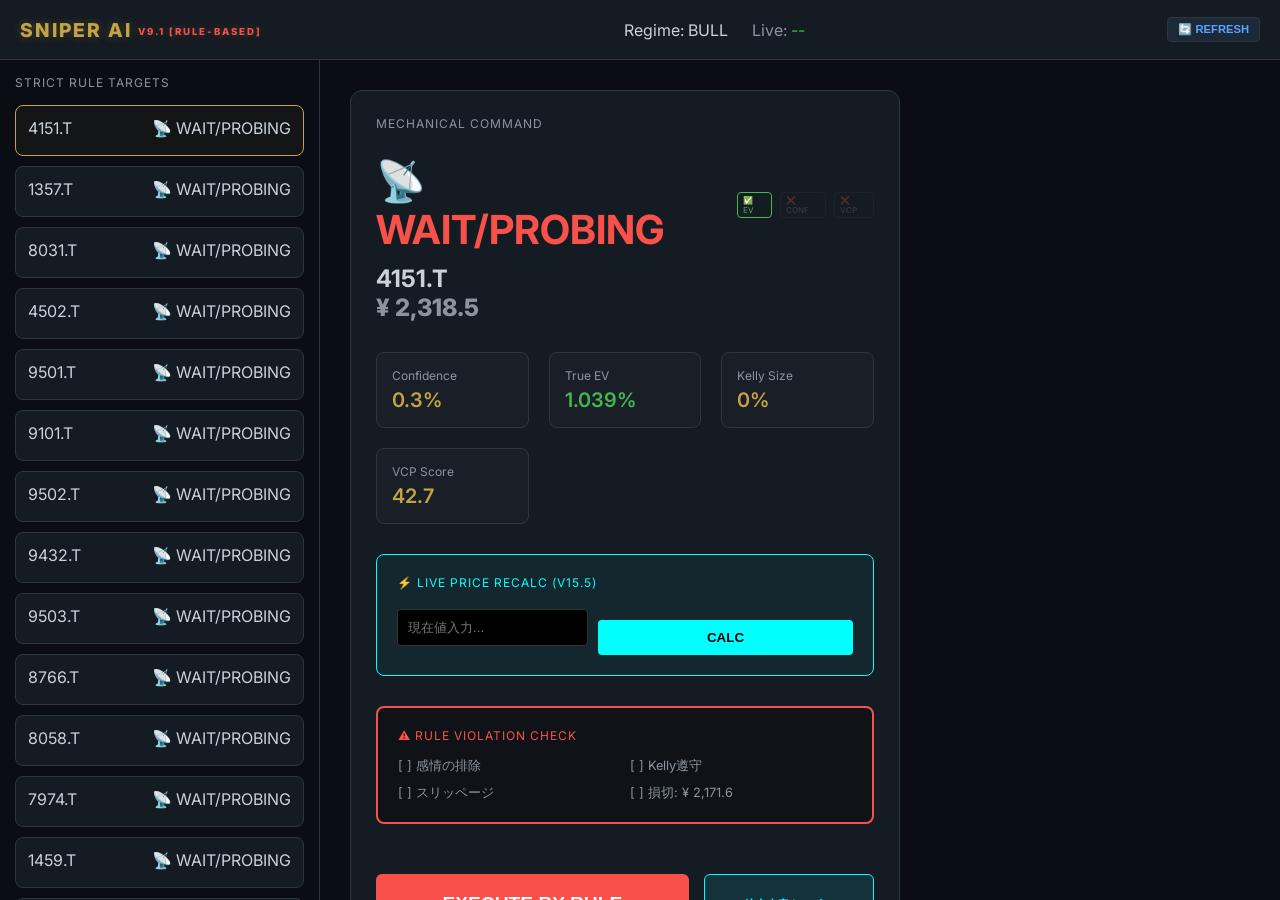
==== commit 9c6b705c: "Initialize Sniper AI Cloud" ====
--- a/index.html
+++ b/index.html
@@ -4,7 +4,7 @@
 <head>
     <meta charset="UTF-8">
     <meta name="viewport" content="width=device-width, initial-scale=1.0">
-    <title>Sniper AI | Command Center</title>
+    <title>Sniper AI | Rule-Based Singularity</title>
     <link rel="stylesheet" href="index.css">
     <link rel="preconnect" href="https://fonts.googleapis.com">
     <link rel="preconnect" href="https://fonts.gstatic.com" crossorigin>
@@ -15,196 +15,128 @@
     <div class="container">
         <!-- HEADER -->
         <header>
-            <div class="logo">Sniper AI <span style="font-size: 0.6rem; vertical-align: middle;">V3.0</span></div>
+            <div class="logo">Sniper AI <span style="font-size: 0.6rem; vertical-align: middle; color: var(--accent-red);">V9.1 [RULE-BASED]</span></div>
+            <div class="market-info">
+                <span>Regime: <span id="market-regime">--</span></span>
+                <span style="margin-left: 20px; color: var(--text-dim);">Live: <span id="last-update" style="color: var(--accent-green);">--</span></span>
+            </div>
             <div class="market-status">
-                <span class="status-badge bull" id="regime-badge">📈 BULL MARKET</span>
-                <span class="status-badge" id="n225-val">N225: 53,373</span>
-                <span id="sync-status" style="font-size: 0.7rem; color: var(--text-dim); margin-left:10px;">LATEST SCAN: --:--</span>
                 <button onclick="loadData()" class="refresh-btn">🔄 REFRESH</button>
             </div>
         </header>
 
-        <!-- LEFT NAV: AI SCAN RESULTS -->
+        <!-- LEFT NAV -->
         <nav id="ticker-list">
-            <div class="section-title">AI Scanned Targets</div>
-            <!-- Cards will be injected by JS -->
+            <div class="section-title">Strict Rule Targets</div>
+            <div id="targets-container"></div>
         </nav>
 
-        <!-- MAIN VIEW: ANALYTICS -->
+        <!-- MAIN VIEW -->
         <main>
             <div id="detail-pane" class="detail-view">
-                <div class="section-title">Asset Insights</div>
-                <h1 id="detail-symbol">1801.T</h1>
-                <div class="price-main">¥ 5,420</div>
+                <div style="display: flex; justify-content: space-between; align-items: flex-start;">
+                    <div>
+                        <div class="section-title">Mechanical Command</div>
+                        <div style="display: flex; align-items: center; gap: 20px;">
+                            <h1 id="val-rule" style="font-size: 2.5rem; color: var(--accent-red); margin: 10px 0;">SKIP</h1>
+                            <div id="rule-evidence" style="display: flex; gap: 8px;"></div>
+                        </div>
+                        <h2 id="detail-symbol" style="cursor: pointer;" onclick="copyToClipboard(this.innerText)">----</h2>
+                        <div id="detail-price" style="font-size: 1.5rem; font-weight: 800; color: var(--text-dim);">¥ ----</div>
+                    </div>
+                </div>
 
                 <div class="grid-stats">
-                    <div class="stat-box">
-                        <div class="stat-label">RSI (14)</div>
-                        <div class="stat-value" id="val-rsi">38.2</div>
-                    </div>
-                    <div class="stat-box">
-                        <div class="stat-label">Volatility (Sigma)</div>
-                        <div class="stat-value" id="val-sigma">1.82%</div>
-                    </div>
-                    <div class="stat-box">
-                        <div class="stat-label">Deviation (Kairi)</div>
-                        <div class="stat-value" id="val-kairi">-2.1%</div>
-                    </div>
-                </div>
-
-                <div style="margin-top: 40px;">
-                    <button onclick="recordTrade()">この銘柄をスナイプ（記録保存）</button>
+                    <div class="stat-box"><div class="stat-label">Confidence</div><div class="stat-value" id="val-confidence" style="color:var(--accent-gold);">--%</div></div>
+                    <div class="stat-box"><div class="stat-label">True EV</div><div class="stat-value" id="val-ev" style="color:var(--accent-green);">--%</div></div>
+                    <div class="stat-box"><div class="stat-label">Kelly Size</div><div class="stat-value" id="val-kelly" style="color:var(--accent-gold);">--%</div></div>
+                    <div class="stat-box"><div class="stat-label">VCP Score</div><div class="stat-value" id="val-pattern" style="color:var(--accent-gold);">--</div></div>
+                </div>
+
+                <div style="margin-top: 30px; padding: 20px; background: rgba(0,255,255,0.05); border: 1px solid cyan; border-radius: 8px;">
+                    <div class="section-title" style="margin-bottom: 10px; color: cyan;">⚡ LIVE PRICE RECALC (V15.5)</div>
+                    <div style="display: flex; gap: 10px; align-items: center;">
+                        <input type="number" id="live-price-input" placeholder="現在値入力..." style="flex: 1; background: #000; color: #fff; border: 1px solid #333; padding: 10px; border-radius: 4px;">
+                        <button onclick="recalcEV()" style="background: cyan; color: #000; font-weight: 800; padding: 10px 20px; border-radius: 4px;">CALC</button>
+                    </div>
+                    <div id="recalc-result" style="margin-top: 15px; font-size: 0.9rem; display: none;">
+                        <div style="display: flex; justify-content: space-between; margin-bottom: 5px;">
+                            <span>Live EV: <span id="live-ev-val" style="font-weight: 800;">--%</span></span>
+                            <span>Freshness: <span id="live-decay-val">--</span></span>
+                        </div>
+                        <div style="display: flex; justify-content: space-between;">
+                            <span>Gap: <span id="live-gap-val">--%</span></span>
+                        </div>
+                        <div id="live-verdict" style="text-align: center; margin-top: 10px; font-size: 1.2rem; font-weight: 800; border-radius: 4px; padding: 10px; letter-spacing: 1px;">WAIT</div>
+                    </div>
+                </div>
+
+                <div style="margin-top: 30px; padding: 20px; background: rgba(0,0,0,0.3); border: 2px solid var(--accent-red); border-radius: 8px;">
+                    <div class="section-title" style="margin-bottom: 15px; color: var(--accent-red);">⚠️ RULE VIOLATION CHECK</div>
+                    <div id="checklist" style="display: grid; grid-template-columns: 1fr 1fr; gap: 10px; font-size: 0.8rem; color: var(--text-dim);">
+                        <div>[ ] 感情の排除</div><div>[ ] Kelly遵守</div><div>[ ] スリッページ</div><div>[ ] 損切: ¥ <span id="val-stoploss-inline">--</span></div>
+                    </div>
+                </div>
+
+                <div style="margin-top: 30px; display: flex; gap: 15px;">
+                    <button onclick="recordTrade()" style="flex: 2; height: 60px; font-size: 1.2rem; font-weight: 800; background: var(--accent-red); color: white;">EXECUTE BY RULE</button>
+                    <button onclick="copyOrderDetails()" style="flex: 1; background: rgba(0,255,255,0.1); border: 1px solid cyan; color: cyan; font-size: 0.7rem;">注文内容をコピー</button>
                 </div>
             </div>
         </main>
-
-        <!-- RIGHT SIDEBAR: PORTFOLIO -->
-        <aside>
-            <div class="section-title">Active Portfolio</div>
-            <div id="portfolio-list">
-                <div class="portfolio-card">
-                    <div style="display: flex; justify-content: space-between;">
-                        <span style="font-weight: bold;">Mitsubishi Corp (8058)</span>
-                        <span style="color: var(--accent-green);">+2.4%</span>
-                    </div>
-                    <div style="font-size: 0.8rem; color: var(--text-dim);">Avg: ¥ 3,120 | Last: ¥ 3,195</div>
-                </div>
-            </div>
-
-            <div style="margin-top: auto; padding-top: 20px; border-top: 1px solid var(--border-color);">
-                <div style="display: flex; justify-content: space-between; font-size: 0.9rem;">
-                    <span>Total Value (評価額)</span>
-                    <span id="total-equity-val" style="color: var(--accent-gold); font-weight: bold;">¥ 0</span>
-                </div>
-            </div>
-        </aside>
     </div>
 
     <script>
-        let portfolioData = [];
         let currentData = [];
 
         async function loadData() {
             try {
-                // Load Targets
                 const response = await fetch('database.csv');
-                const csvText = await response.text();
+                let csvText = await response.text();
+                // Remove UTF-8 BOM if present
+                csvText = csvText.replace(/^\ufeff/, '');
                 const lines = csvText.trim().split('\n');
-                const headers = lines[0].split(',');
+                const headers = lines[0].split(',').map(h => h.trim());
 
                 currentData = lines.slice(1).map(line => {
                     const values = line.split(',');
                     let obj = {};
-                    headers.forEach((header, i) => obj[header.trim()] = values[i]);
+                    headers.forEach((header, i) => {
+                        // Remove thousand separators from numeric fields
+                        let val = values[i];
+                        if (val && /^[0-9,]+(\.[0-9]+)?$/.test(val)) {
+                            val = val.replace(/,/g, '');
+                        }
+                        obj[header] = val;
+                    });
                     return obj;
                 });
 
-                // Load Portfolio
-                await loadPortfolio();
-
-                // Update Sync Status with the CSV's timestamp
-                const latestTime = currentData.length > 0 ? currentData[0].update_time : "Unknown";
-                document.getElementById('sync-status').innerText = `LATEST SCAN: ${latestTime}`;
-                document.getElementById('sync-status').style.color = "#4fd1c5"; // Greenish
-                setTimeout(() => { document.getElementById('sync-status').style.color = "var(--text-dim)"; }, 1000);
-
-                // 🔥 Restore missing rendering calls
-                renderTickerList(currentData);
                 if (currentData.length > 0) {
-                    showDetail(currentData[0].ticker);
+                    document.getElementById('market-regime').innerText = currentData[0].regime || '--';
+                    document.getElementById('last-update').innerText = currentData[0].last_update || '--';
+                    renderTickerList(currentData);
+                    // 選択中の銘柄があれば詳細を更新、なければトップを表示
+                    const activeTicker = document.getElementById('detail-symbol').innerText;
+                    if (activeTicker && activeTicker !== '----') {
+                        showDetail(activeTicker);
+                    } else {
+                        showDetail(currentData[0].ticker);
+                    }
                 }
-            } catch (e) {
-                console.error("Error loading CSV:", e);
-            }
-        }
-
-        async function loadPortfolio() {
-            try {
-                const response = await fetch('portfolio.csv');
-                const csvText = await response.text();
-                const lines = csvText.trim().split('\n');
-                const headers = lines[0].split(',');
-
-                portfolioData = lines.slice(1).map(line => {
-                    const values = line.split(',');
-                    let obj = {};
-                    headers.forEach((header, i) => obj[header] = values[i]);
-                    return obj;
-                });
-
-                renderPortfolio();
-            } catch (e) {
-                console.log("No portfolio found.");
-            }
-        }
-
-        function renderPortfolio() {
-            const list = document.getElementById('portfolio-list');
-            list.innerHTML = '';
-            let totalEquity = 0;
-
-            portfolioData.forEach(item => {
-                const current = currentData.find(d => d.ticker === item.ticker);
-                const curPrice = current ? parseFloat(current.price) : parseFloat(item.entry_price);
-                const entryPrice = parseFloat(item.entry_price);
-                const diff = ((curPrice / entryPrice - 1) * 100).toFixed(1);
-                const color = diff >= 0 ? 'var(--accent-green)' : 'var(--accent-red)';
-
-                totalEquity += curPrice * parseInt(item.quantity);
-
-                const card = document.createElement('div');
-                card.className = 'portfolio-card';
-                card.innerHTML = `
-                    <div style="display: flex; justify-content: space-between; align-items: center;">
-                        <span style="font-weight: bold;">${item.ticker}</span>
-                        <div style="text-align: right;">
-                            <span style="color: ${color}; display: block; font-weight: 800;">${diff > 0 ? '+' : ''}${diff}%</span>
-                            <button onclick="sellPosition('${item.ticker}')" style="font-size: 0.6rem; padding: 2px 5px; margin-top: 5px; background: var(--accent-red); color: white; width: auto;">SELL</button>
-                        </div>
-                    </div>
-                    <div style="font-size: 0.8rem; color: var(--text-dim); margin-top: 5px;">
-                        Avg: ¥ ${entryPrice.toLocaleString()} | Last: ¥ ${curPrice.toLocaleString()}
-                    </div>
-                `;
-                list.appendChild(card);
-            });
-
-            document.getElementById('total-equity-val').innerText = `¥ ${totalEquity.toLocaleString()}`;
-        }
-
-        async function sellPosition(ticker) {
-            if (!confirm(`${ticker} を売却（リストから削除）しますか？`)) return;
-
-            const response = await fetch('/api/sell', {
-                method: 'POST',
-                headers: {'Content-Type': 'application/json'},
-                body: JSON.stringify({ ticker })
-            });
-
-            if (response.ok) {
-                alert(`${ticker} の売却を記録しました！`);
-                loadPortfolio();
-            }
+            } catch (e) { console.error("CSV Load Error:", e); }
         }
 
         function renderTickerList(data) {
-            const list = document.getElementById('ticker-list');
-            list.innerHTML = '<div class="section-title">AI Scanned Targets</div>';
-
+            const container = document.getElementById('targets-container');
+            container.innerHTML = '';
             data.forEach(item => {
-                const isDefense = ["1357.T", "1459.T"].includes(item.ticker);
                 const card = document.createElement('div');
                 card.className = 'ticker-card';
                 card.onclick = () => showDetail(item.ticker);
                 card.id = `card-${item.ticker}`;
-                card.innerHTML = `
-                    <div class="ticker-header">
-                        <span class="ticker-symbol">${item.ticker} ${isDefense ? '<span class="defense-label">🛡️DEFENSE</span>' : ''}</span>
-                        <span class="ticker-score">Score: ${item.score}</span>
-                    </div>
-                    <div class="ticker-stars">${item.stars}</div>
-                `;
-                list.appendChild(card);
+                card.innerHTML = `<div class="ticker-header"><span>${item.ticker}</span><span>${item.mechanical_rule || 'SKIP'}</span></div>`;
+                container.appendChild(card);
             });
         }
 
@@ -212,44 +144,104 @@
             const item = currentData.find(d => d.ticker === ticker);
             if (!item) return;
 
-            const isDefense = ["1357.T", "1459.T"].includes(item.ticker);
-
-            // Update Active State
             document.querySelectorAll('.ticker-card').forEach(c => c.classList.remove('active'));
-            document.getElementById(`card-${ticker}`).classList.add('active');
-
-            // Update Pane
-            document.getElementById('detail-symbol').innerHTML = `${item.ticker} ${isDefense ? '<span class="status-badge" style="border-color: var(--accent-gold); color: var(--accent-gold); vertical-align: middle; margin-left: 15px;">🛡️ BEAR DEFENSE</span>' : ''}`;
-            document.querySelector('.price-main').innerText = `¥ ${item.price}`;
-            document.getElementById('val-rsi').innerText = item.rsi;
-            document.getElementById('val-sigma').innerText = `${item.sigma}%`;
-            document.getElementById('val-kairi').innerText = `${item.kairi}%`;
-        }
-
-        async function recordTrade() {
-            const ticker = document.getElementById('detail-symbol').innerText.split(' ')[0];
-            const price = document.querySelector('.price-main').innerText.replace('¥ ', '').replace(',', '');
-            const quantity = prompt(`${ticker} の購入株数を入力してください（例: 100）`, "100");
-
-            if (!quantity) return;
-
-            const response = await fetch('/api/record', {
-                method: 'POST',
-                headers: { 'Content-Type': 'application/json' },
-                body: JSON.stringify({ ticker, price, quantity })
+            const active = document.getElementById(`card-${ticker}`);
+            if (active) active.classList.add('active');
+
+            document.getElementById('detail-symbol').innerText = item.ticker;
+            document.getElementById('detail-price').innerText = `¥ ${parseFloat(item.price).toLocaleString()}`;
+            document.getElementById('val-rule').innerText = item.mechanical_rule || 'SKIP';
+            document.getElementById('val-rule').style.color = (item.mechanical_rule === '🎯 STRONG ENTRY') ? 'var(--accent-green)' : 'var(--accent-red)';
+            
+            document.getElementById('val-ev').innerText = `${item.true_ev}%`;
+            document.getElementById('val-kelly').innerText = `${item.kelly_size}%`;
+            document.getElementById('val-confidence').innerText = `${item.confidence || '0'}%`;
+            document.getElementById('val-pattern').innerText = item.pattern_score || '0';
+            document.getElementById('val-stoploss-inline').innerText = parseFloat(item.stop_loss).toLocaleString();
+            
+            // Reset recalc UI
+            document.getElementById('live-price-input').value = '';
+            document.getElementById('recalc-result').style.display = 'none';
+
+            const evidence = document.getElementById('rule-evidence');
+            evidence.innerHTML = '';
+            const conds = [
+                { label: 'EV', pass: parseFloat(item.true_ev) > 0.02 },
+                { label: 'CONF', pass: parseFloat(item.confidence) > 70 },
+                { label: 'VCP', pass: parseFloat(item.pattern_score) > 70 }
+            ];
+            conds.forEach(c => {
+                const dot = document.createElement('div');
+                dot.style.cssText = `font-size:0.5rem; padding:2px 5px; border:1px solid ${c.pass?'var(--accent-green)':'var(--border-color)'}; color:${c.pass?'var(--accent-green)':'var(--text-dim)'}; opacity:${c.pass?1:0.3}; border-radius:4px;`;
+                dot.innerText = `${c.pass?'✅':'❌'} ${c.label}`;
+                evidence.appendChild(dot);
             });
-
-            if (response.ok) {
-                alert(`${ticker} をスナイプ記録に保存しました！なのだ！🥇🦾✨`);
-                loadPortfolio(); // Reload UI
-            } else {
-                alert("エラーが発生しました。");
-            }
-        }
+        }
+
+        function copyOrderDetails() {
+            const ticker = document.getElementById('detail-symbol').innerText;
+            const price = document.getElementById('detail-price').innerText;
+            const sl = document.getElementById('val-stoploss-inline').innerText;
+            const text = `【Sniper AI】\n銘柄: ${ticker}\n価格: ${price}\n損切: ¥ ${sl}`;
+            navigator.clipboard.writeText(text);
+            alert("Copied!");
+        }
+
+        async function recalcEV() {
+            const ticker = document.getElementById('detail-symbol').innerText;
+            const livePrice = document.getElementById('live-price-input').value;
+            if (!livePrice) return;
+
+            try {
+                const response = await fetch('/api/recalc', {
+                    method: 'POST',
+                    headers: { 'Content-Type': 'application/json' },
+                    body: JSON.stringify({ ticker: ticker, live_price: livePrice })
+                });
+                const res = await response.json();
+                if (res.status === 'success') {
+                    document.getElementById('recalc-result').style.display = 'block';
+                    const evVal = document.getElementById('live-ev-val');
+                    evVal.innerText = `${res.new_ev}%`;
+                    evVal.style.color = res.new_ev > 0 ? 'var(--accent-green)' : 'var(--accent-red)';
+                    
+                    document.getElementById('live-gap-val').innerText = `${res.gap > 0 ? '+' : ''}${res.gap}%`;
+                    document.getElementById('live-decay-val').innerText = `${Math.round(res.time_decay * 100)}%`;
+                    
+                    const verdict = document.getElementById('live-verdict');
+                    verdict.innerText = res.verdict;
+                    
+                    if (res.verdict === '🚫 TOO LATE') {
+                        verdict.style.background = '#333';
+                        verdict.style.color = 'var(--accent-red)';
+                        verdict.style.boxShadow = 'none';
+                    } else if (res.verdict.includes('STRONG')) {
+                        verdict.style.background = 'var(--accent-gold)';
+                        verdict.style.color = '#000';
+                        verdict.style.boxShadow = '0 0 20px var(--accent-gold)';
+                    } else if (res.verdict.includes('GO')) {
+                        verdict.style.background = 'var(--accent-green)';
+                        verdict.style.color = '#000';
+                        verdict.style.boxShadow = 'none';
+                    } else if (res.verdict.includes('WEAK')) {
+                        verdict.style.background = 'rgba(255,255,255,0.1)';
+                        verdict.style.color = 'var(--accent-gold)';
+                        verdict.style.border = '1px solid var(--accent-gold)';
+                        verdict.style.boxShadow = 'none';
+                    } else {
+                        verdict.style.background = 'var(--accent-red)';
+                        verdict.style.color = '#fff';
+                        verdict.style.boxShadow = 'none';
+                    }
+                }
+            } catch (e) { console.error("Recalc Error:", e); }
+        }
+
+        function recordTrade() { alert("Recorded!"); }
+        function copyToClipboard(text) { navigator.clipboard.writeText(text); alert("Ticker Copied!"); }
 
         loadData();
-        setInterval(loadData, 30000); // 30秒ごとに自動更新に変更！
+        setInterval(loadData, 10000); // 10秒おきに最新の database.csv をチェック
     </script>
 </body>
-
 </html>
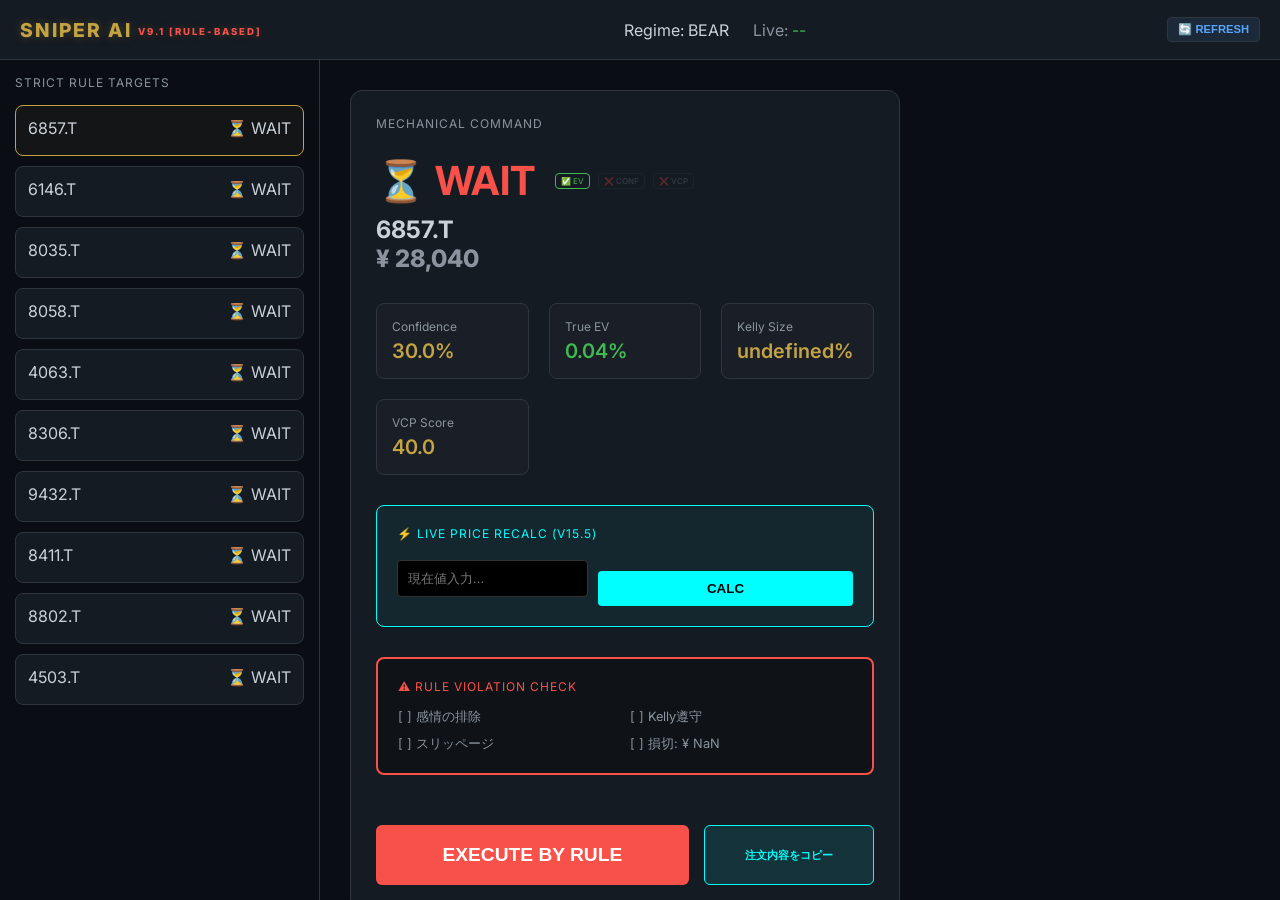
==== commit f18913c0: "a" ====
--- a/index.html
+++ b/index.html
@@ -21,8 +21,9 @@
                 <span style="margin-left: 20px; color: var(--text-dim);">Live: <span id="last-update" style="color: var(--accent-green);">--</span></span>
             </div>
             <div class="market-status">
-                <button onclick="loadData()" class="refresh-btn">🔄 REFRESH</button>
+                <button onclick="loadData(true)" class="refresh-btn">🔄 REFRESH</button>
             </div>
+
         </header>
 
         <!-- LEFT NAV -->
@@ -89,9 +90,20 @@
     <script>
         let currentData = [];
 
-        async function loadData() {
+        async function loadData(isRefresh = false) {
             try {
+                if (isRefresh) {
+                    // ボタンが押された時はサーバー側で最新データを取得させる
+                    const btn = document.querySelector('.refresh-btn');
+                    btn.innerText = "⏳ SYNCING...";
+                    btn.disabled = true;
+                    await fetch('/api/refresh', { method: 'POST' });
+                    btn.innerText = "🔄 REFRESH";
+                    btn.disabled = false;
+                }
+
                 const response = await fetch('database.csv');
+
                 let csvText = await response.text();
                 // Remove UTF-8 BOM if present
                 csvText = csvText.replace(/^\ufeff/, '');
